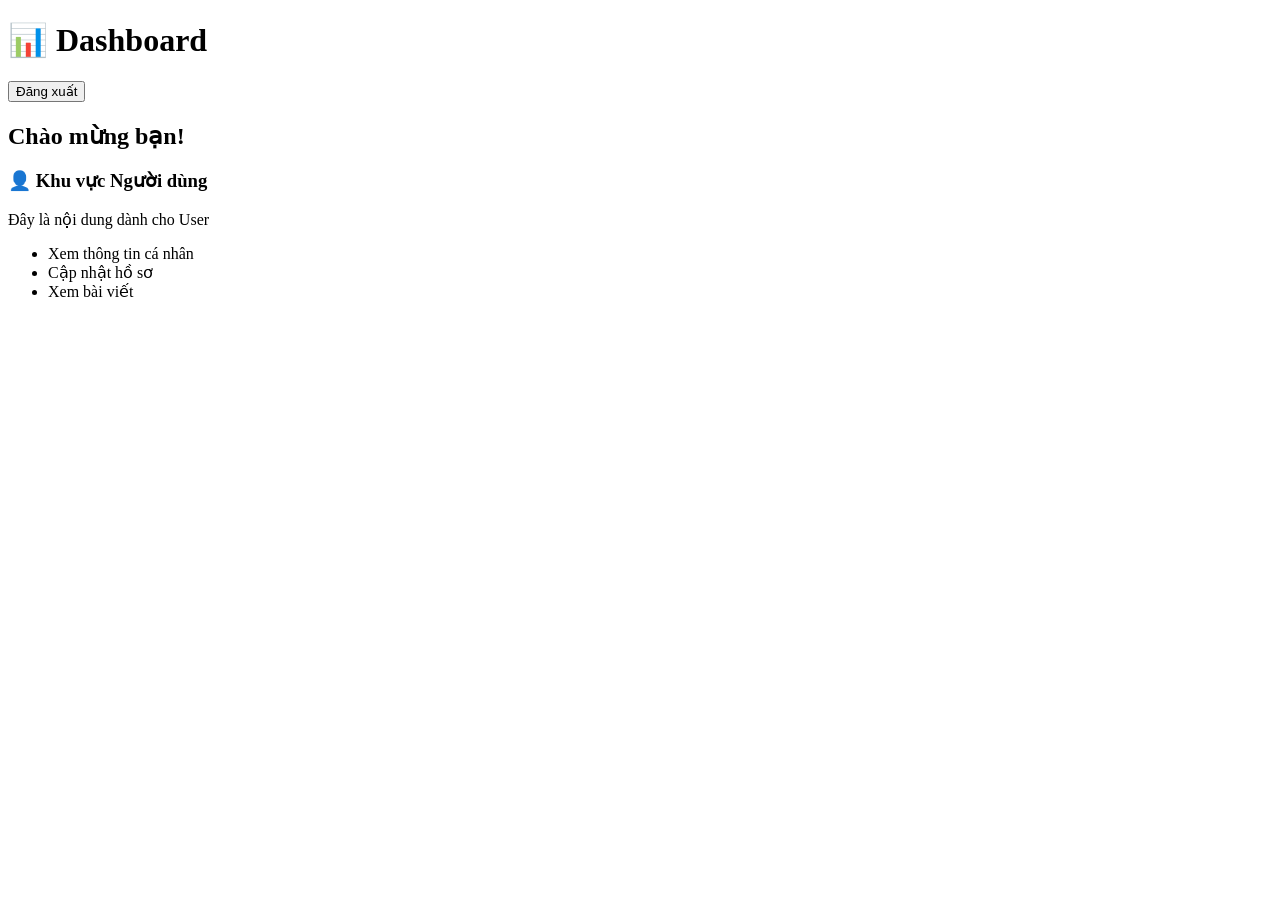
==== dashboard.html @ ce21da79 "Create dashboard.html" ====
<!DOCTYPE html>
<html lang="vi">
<head>
    <meta charset="UTF-8">
    <meta name="viewport" content="width=device-width, initial-scale=1.0">
    <title>Dashboard</title>
    <link rel="stylesheet" href="css/style.css">
</head>
<body>
    <div class="dashboard-container">
        <header class="dashboard-header">
            <h1>📊 Dashboard</h1>
            <div class="user-info">
                <span id="userDisplay"></span>
                <button id="logoutBtn" class="btn-logout">Đăng xuất</button>
            </div>
        </header>

        <main class="dashboard-content">
            <div class="welcome-box">
                <h2 id="welcomeMessage">Chào mừng bạn!</h2>
                <p id="roleMessage"></p>
            </div>

            <!-- Nội dung theo role -->
            <div class="role-content">
                <div id="userContent" class="content-section">
                    <h3>👤 Khu vực Người dùng</h3>
                    <p>Đây là nội dung dành cho User</p>
                    <ul>
                        <li>Xem thông tin cá nhân</li>
                        <li>Cập nhật hồ sơ</li>
                        <li>Xem bài viết</li>
                    </ul>
                </div>

                <div id="adminContent" class="content-section" style="display:none;">
                    <h3>⚙️ Khu vực Quản trị viên</h3>
                    <p>Đây là nội dung dành cho Admin</p>
                    <ul>
                        <li>Quản lý người dùng</li>
                        <li>Quản lý bài viết</li>
                        <li>Thống kê hệ thống</li>
                        <li>Cài đặt hệ thống</li>
                    </ul>
                </div>

                <div id="ownerContent" class="content-section" style="display:none;">
                    <h3>👑 Khu vực Chủ sở hữu</h3>
                    <p>Đây là nội dung dành cho Owner</p>
                    <ul>
                        <li>Quản lý toàn bộ hệ thống</li>
                        <li>Quản lý Admin và User</li>
                        <li>Báo cáo tổng hợp</li>
                        <li>Cấu hình hệ thống</li>
                        <li>Phân quyền người dùng</li>
                    </ul>
                </div>
            </div>

            <!-- Danh sách user (chỉ Owner và Admin mới thấy) -->
            <div id="userListSection" class="user-list-section" style="display:none;">
                <h3>📋 Danh sách người dùng</h3>
                <div id="userList"></div>
            </div>
        </main>
    </div>

    <script src="js/script.js"></script>
</body>
</html>
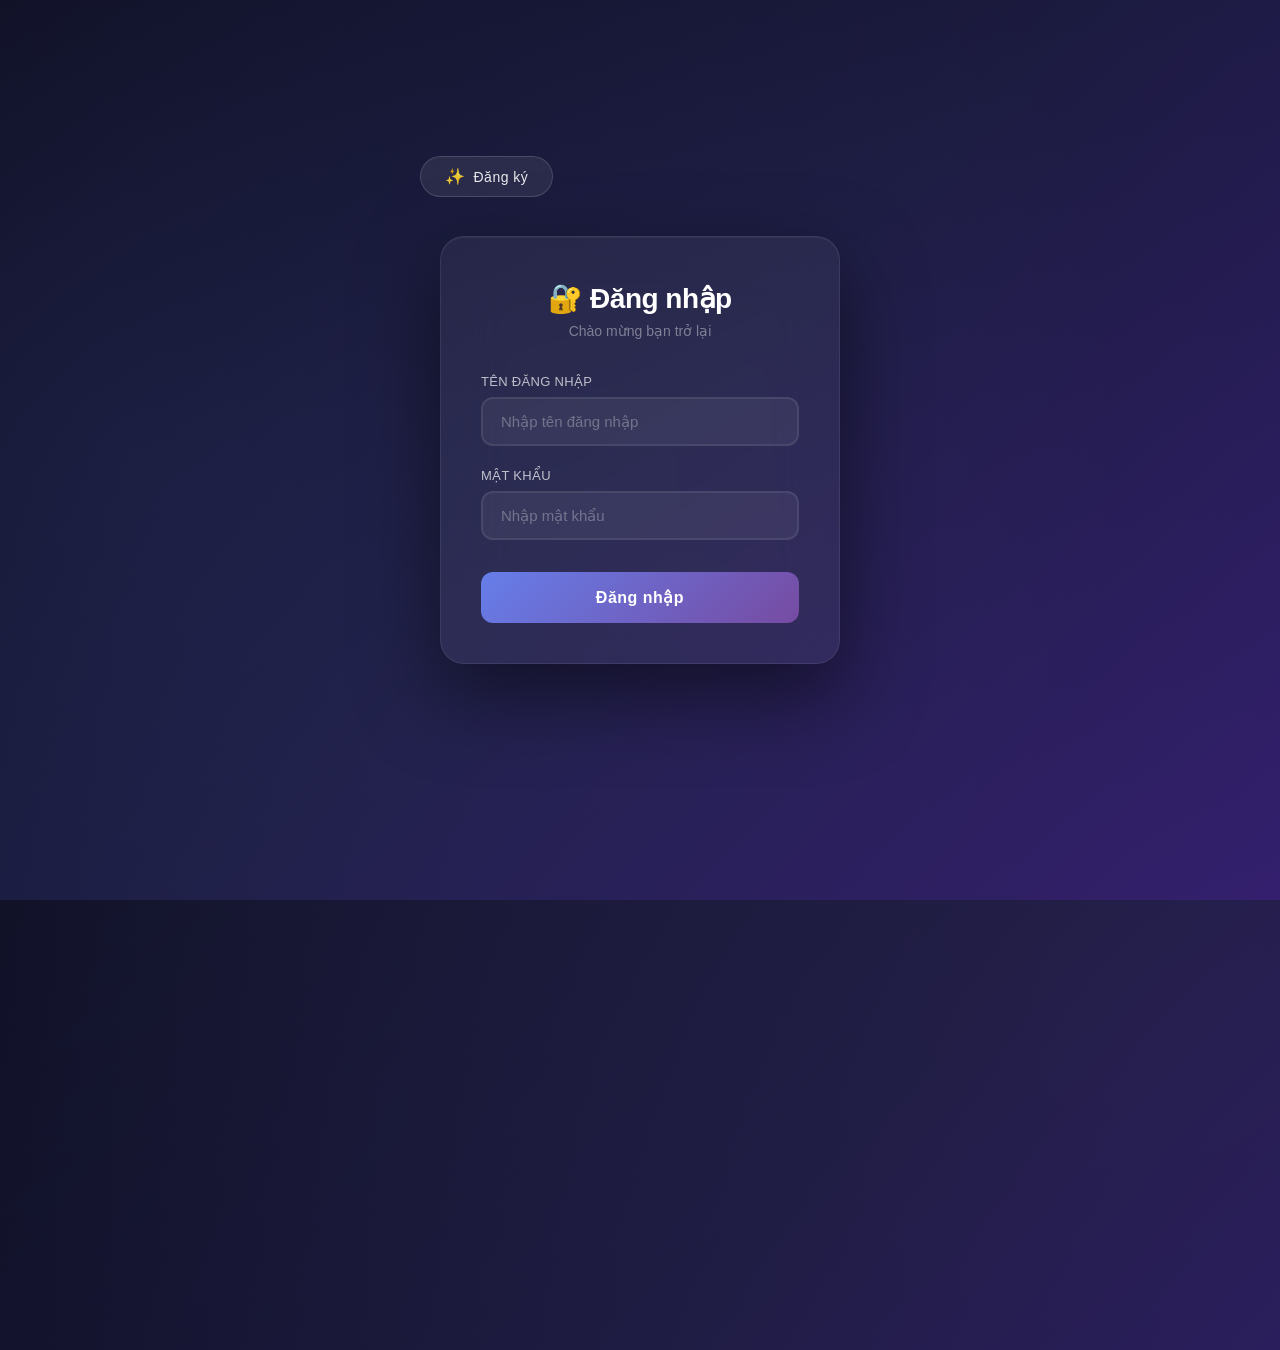
==== commit 2677c23c: "Update dashboard.html" ====
--- a/dashboard.html
+++ b/dashboard.html
@@ -3,22 +3,27 @@
 <head>
     <meta charset="UTF-8">
     <meta name="viewport" content="width=device-width, initial-scale=1.0">
-    <title>Dashboard</title>
+    <title>Trang chủ</title>
     <link rel="stylesheet" href="css/style.css">
 </head>
 <body>
     <div class="dashboard-container">
         <header class="dashboard-header">
-            <h1>📊 Dashboard</h1>
-            <div class="user-info">
-                <span id="userDisplay"></span>
-                <button id="logoutBtn" class="btn-logout">Đăng xuất</button>
+            <!-- Avatar + Tên bên trái -->
+            <div class="header-left">
+                <div class="avatar-wrapper" id="avatarBtn">
+                    <img id="avatarImage" src="" alt="Avatar" class="avatar-circle">
+                </div>
+                <span id="userDisplay" class="user-name-header"></span>
             </div>
+
+            <!-- Đăng xuất bên phải -->
+            <button id="logoutBtn" class="btn-logout">Đăng xuất</button>
         </header>
 
         <main class="dashboard-content">
             <div class="welcome-box">
-                <h2 id="welcomeMessage">Chào mừng bạn!</h2>
+                <h2 id="welcomeMessage">Chào mừng bạn trở lại!</h2>
                 <p id="roleMessage"></p>
             </div>
 
--- a/css/style.css
+++ b/css/style.css
@@ -0,0 +1,505 @@
+
+/* ===== RESET & BASE ===== */
+* {
+    margin: 0;
+    padding: 0;
+    box-sizing: border-box;
+}
+
+body {
+    font-family: 'Segoe UI', Tahoma, Geneva, Verdana, sans-serif;
+    background: linear-gradient(135deg, #0c0c1d 0%, #1a1a3e 50%, #2d1b69 100%);
+    min-height: 100vh;
+    display: flex;
+    justify-content: center;
+    align-items: center;
+    position: relative;
+    overflow: hidden;
+}
+
+/* Background animation */
+body::before {
+    content: '';
+    position: absolute;
+    width: 200%;
+    height: 200%;
+    background: radial-gradient(circle at 30% 50%, rgba(102, 126, 234, 0.1) 0%, transparent 50%),
+                radial-gradient(circle at 70% 80%, rgba(118, 75, 162, 0.1) 0%, transparent 50%);
+    animation: floatBg 20s ease-in-out infinite alternate;
+}
+
+@keyframes floatBg {
+    0% { transform: translate(-10%, -10%); }
+    100% { transform: translate(10%, 10%); }
+}
+
+/* ===== LOGIN CONTAINER ===== */
+.login-container {
+    width: 100%;
+    max-width: 440px;
+    padding: 20px;
+    position: relative;
+    z-index: 1;
+}
+
+/* Nút đăng ký góc trái - đẹp hơn */
+.register-link {
+    position: absolute;
+    top: -60px;
+    left: 0;
+}
+
+.btn-register {
+    display: inline-flex;
+    align-items: center;
+    gap: 8px;
+    background: rgba(255, 255, 255, 0.08);
+    backdrop-filter: blur(20px);
+    color: rgba(255, 255, 255, 0.9);
+    padding: 10px 24px;
+    border-radius: 30px;
+    text-decoration: none;
+    font-size: 14px;
+    font-weight: 500;
+    transition: all 0.4s cubic-bezier(0.175, 0.885, 0.32, 1.275);
+    border: 1px solid rgba(255, 255, 255, 0.15);
+    letter-spacing: 0.5px;
+}
+
+.btn-register::before {
+    content: '✨';
+    font-size: 16px;
+}
+
+.btn-register:hover {
+    background: rgba(255, 255, 255, 0.18);
+    transform: translateY(-3px) scale(1.05);
+    box-shadow: 0 15px 40px rgba(102, 126, 234, 0.3);
+    border-color: rgba(255, 255, 255, 0.3);
+}
+
+/* ===== LOGIN BOX ===== */
+.login-box {
+    background: rgba(255, 255, 255, 0.05);
+    backdrop-filter: blur(30px);
+    padding: 45px 40px 40px;
+    border-radius: 24px;
+    border: 1px solid rgba(255, 255, 255, 0.08);
+    box-shadow: 0 30px 80px rgba(0, 0, 0, 0.5),
+                inset 0 1px 0 rgba(255, 255, 255, 0.05);
+    width: 100%;
+    transition: all 0.3s;
+}
+
+.login-box:hover {
+    border-color: rgba(255, 255, 255, 0.15);
+    box-shadow: 0 40px 100px rgba(0, 0, 0, 0.6),
+                inset 0 1px 0 rgba(255, 255, 255, 0.08);
+}
+
+.login-box h1 {
+    text-align: center;
+    color: #fff;
+    margin-bottom: 8px;
+    font-size: 28px;
+    font-weight: 700;
+    letter-spacing: -0.5px;
+}
+
+.login-box .subtitle {
+    text-align: center;
+    color: rgba(255, 255, 255, 0.4);
+    font-size: 14px;
+    margin-bottom: 35px;
+    font-weight: 300;
+}
+
+/* ===== FORM ===== */
+.form-group {
+    margin-bottom: 22px;
+}
+
+.form-group label {
+    display: block;
+    margin-bottom: 8px;
+    color: rgba(255, 255, 255, 0.7);
+    font-weight: 500;
+    font-size: 13px;
+    letter-spacing: 0.3px;
+    text-transform: uppercase;
+}
+
+.form-group input,
+.form-group select {
+    width: 100%;
+    padding: 14px 18px;
+    background: rgba(255, 255, 255, 0.06);
+    border: 2px solid rgba(255, 255, 255, 0.08);
+    border-radius: 12px;
+    font-size: 15px;
+    transition: all 0.3s;
+    color: #fff;
+    font-weight: 400;
+}
+
+.form-group input::placeholder {
+    color: rgba(255, 255, 255, 0.3);
+}
+
+.form-group input:focus,
+.form-group select:focus {
+    outline: none;
+    border-color: #667eea;
+    background: rgba(255, 255, 255, 0.1);
+    box-shadow: 0 0 0 4px rgba(102, 126, 234, 0.15);
+}
+
+.form-group select {
+    appearance: none;
+    background-image: url("data:image/svg+xml,%3Csvg xmlns='http://www.w3.org/2000/svg' width='12' height='12' viewBox='0 0 12 12'%3E%3Cpath fill='rgba(255,255,255,0.5)' d='M6 8L1 3h10z'/%3E%3C/svg%3E");
+    background-repeat: no-repeat;
+    background-position: right 16px center;
+    cursor: pointer;
+    color: rgba(255, 255, 255, 0.8);
+}
+
+.form-group select option {
+    background: #1a1a3e;
+    color: #fff;
+}
+
+/* ===== BUTTONS ===== */
+.btn-login {
+    width: 100%;
+    padding: 16px;
+    background: linear-gradient(135deg, #667eea 0%, #764ba2 100%);
+    color: white;
+    border: none;
+    border-radius: 12px;
+    font-size: 16px;
+    font-weight: 600;
+    cursor: pointer;
+    transition: all 0.4s cubic-bezier(0.175, 0.885, 0.32, 1.275);
+    margin-top: 10px;
+    letter-spacing: 0.5px;
+    position: relative;
+    overflow: hidden;
+}
+
+.btn-login::after {
+    content: '';
+    position: absolute;
+    inset: 0;
+    background: linear-gradient(135deg, transparent 0%, rgba(255,255,255,0.1) 100%);
+    opacity: 0;
+    transition: opacity 0.3s;
+}
+
+.btn-login:hover::after {
+    opacity: 1;
+}
+
+.btn-login:hover {
+    transform: translateY(-3px);
+    box-shadow: 0 15px 40px rgba(102, 126, 234, 0.4);
+}
+
+.btn-login:active {
+    transform: translateY(0);
+}
+
+.btn-logout {
+    padding: 10px 24px;
+    background: rgba(231, 76, 60, 0.9);
+    color: white;
+    border: none;
+    border-radius: 10px;
+    cursor: pointer;
+    font-size: 14px;
+    font-weight: 500;
+    transition: all 0.3s;
+    backdrop-filter: blur(10px);
+}
+
+.btn-logout:hover {
+    background: #e74c3c;
+    transform: scale(1.05);
+    box-shadow: 0 8px 25px rgba(231, 76, 60, 0.3);
+}
+
+/* ===== MESSAGE ===== */
+.message {
+    margin-top: 18px;
+    padding: 14px 18px;
+    border-radius: 10px;
+    text-align: center;
+    font-size: 14px;
+    font-weight: 500;
+    display: none;
+}
+
+.message.success {
+    display: block;
+    background: rgba(46, 204, 113, 0.15);
+    color: #2ecc71;
+    border: 1px solid rgba(46, 204, 113, 0.2);
+    backdrop-filter: blur(10px);
+}
+
+.message.error {
+    display: block;
+    background: rgba(231, 76, 60, 0.15);
+    color: #e74c3c;
+    border: 1px solid rgba(231, 76, 60, 0.2);
+    backdrop-filter: blur(10px);
+}
+
+/* ===== LOGIN LINK (register page) ===== */
+.login-link {
+    text-align: center;
+    margin-top: 22px;
+}
+
+.login-link a {
+    color: rgba(255, 255, 255, 0.5);
+    text-decoration: none;
+    font-size: 14px;
+    transition: all 0.3s;
+    display: inline-flex;
+    align-items: center;
+    gap: 6px;
+}
+
+.login-link a:hover {
+    color: #667eea;
+    transform: translateX(-3px);
+}
+
+/* ===== DASHBOARD ===== */
+.dashboard-container {
+    width: 100%;
+    max-width: 1100px;
+    padding: 20px;
+    z-index: 1;
+    position: relative;
+}
+
+.dashboard-header {
+    background: rgba(255, 255, 255, 0.05);
+    backdrop-filter: blur(20px);
+    padding: 20px 30px;
+    border-radius: 16px;
+    display: flex;
+    justify-content: space-between;
+    align-items: center;
+    border: 1px solid rgba(255, 255, 255, 0.06);
+    margin-bottom: 30px;
+}
+
+.dashboard-header h1 {
+    font-size: 24px;
+    color: #fff;
+    font-weight: 700;
+}
+
+.user-info {
+    display: flex;
+    align-items: center;
+    gap: 20px;
+}
+
+.user-info span {
+    font-weight: 500;
+    color: rgba(255, 255, 255, 0.8);
+}
+
+.dashboard-content {
+    background: rgba(255, 255, 255, 0.05);
+    backdrop-filter: blur(20px);
+    padding: 35px;
+    border-radius: 16px;
+    border: 1px solid rgba(255, 255, 255, 0.06);
+}
+
+.welcome-box {
+    background: linear-gradient(135deg, rgba(102, 126, 234, 0.2), rgba(118, 75, 162, 0.2));
+    padding: 30px;
+    border-radius: 14px;
+    margin-bottom: 30px;
+    border: 1px solid rgba(255, 255, 255, 0.06);
+}
+
+.welcome-box h2 {
+    font-size: 28px;
+    color: #fff;
+    margin-bottom: 8px;
+}
+
+.welcome-box p {
+    font-size: 16px;
+    color: rgba(255, 255, 255, 0.6);
+}
+
+.content-section {
+    padding: 24px;
+    background: rgba(255, 255, 255, 0.04);
+    border-radius: 12px;
+    margin-bottom: 20px;
+    border-left: 4px solid #667eea;
+}
+
+.content-section h3 {
+    color: #fff;
+    margin-bottom: 12px;
+    font-size: 18px;
+}
+
+.content-section p {
+    color: rgba(255, 255, 255, 0.6);
+    margin-bottom: 12px;
+}
+
+.content-section ul {
+    list-style: none;
+    padding: 0;
+}
+
+.content-section ul li {
+    padding: 8px 0;
+    padding-left: 28px;
+    position: relative;
+    color: rgba(255, 255, 255, 0.7);
+}
+
+.content-section ul li::before {
+    content: "✦";
+    position: absolute;
+    left: 0;
+    color: #667eea;
+    font-weight: bold;
+}
+
+.user-list-section {
+    margin-top: 30px;
+    padding-top: 30px;
+    border-top: 1px solid rgba(255, 255, 255, 0.06);
+}
+
+.user-list-section h3 {
+    color: #fff;
+    margin-bottom: 16px;
+}
+
+#userList {
+    display: grid;
+    grid-template-columns: repeat(auto-fill, minmax(200px, 1fr));
+    gap: 12px;
+}
+
+.user-item {
+    background: rgba(255, 255, 255, 0.04);
+    padding: 14px 18px;
+    border-radius: 10px;
+    display: flex;
+    justify-content: space-between;
+    align-items: center;
+    border: 1px solid rgba(255, 255, 255, 0.06);
+    color: rgba(255, 255, 255, 0.8);
+}
+
+.user-item .role-badge {
+    padding: 4px 14px;
+    border-radius: 20px;
+    font-size: 12px;
+    font-weight: 600;
+}
+
+.role-badge.owner {
+    background: rgba(255, 215, 0, 0.2);
+    color: #ffd700;
+}
+
+.role-badge.admin {
+    background: rgba(52, 152, 219, 0.2);
+    color: #3498db;
+}
+
+.role-badge.user {
+    background: rgba(46, 204, 113, 0.2);
+    color: #2ecc71;
+}
+
+/* ===== RESPONSIVE ===== */
+@media (max-width: 768px) {
+    .login-box {
+        padding: 30px 24px;
+    }
+    
+    .login-box h1 {
+        font-size: 24px;
+    }
+    
+    .dashboard-header {
+        flex-direction: column;
+        gap: 15px;
+        text-align: center;
+        padding: 16px 20px;
+    }
+    
+    .user-info {
+        flex-direction: column;
+        gap: 10px;
+        width: 100%;
+    }
+    
+    .user-info span {
+        font-size: 14px;
+    }
+    
+    .register-link {
+        position: static;
+        text-align: center;
+        margin-bottom: 16px;
+    }
+    
+    .btn-register {
+        padding: 8px 20px;
+        font-size: 13px;
+    }
+    
+    .dashboard-content {
+        padding: 20px;
+    }
+    
+    .welcome-box h2 {
+        font-size: 22px;
+    }
+    
+    #userList {
+        grid-template-columns: 1fr;
+    }
+    
+    .login-container {
+        padding: 10px;
+    }
+}
+
+/* ===== ANIMATION ===== */
+@keyframes fadeInUp {
+    from {
+        opacity: 0;
+        transform: translateY(30px);
+    }
+    to {
+        opacity: 1;
+        transform: translateY(0);
+    }
+}
+
+.login-box {
+    animation: fadeInUp 0.8s cubic-bezier(0.175, 0.885, 0.32, 1.275) forwards;
+}
+
+.dashboard-container {
+    animation: fadeInUp 0.8s cubic-bezier(0.175, 0.885, 0.32, 1.275) forwards;
+}
